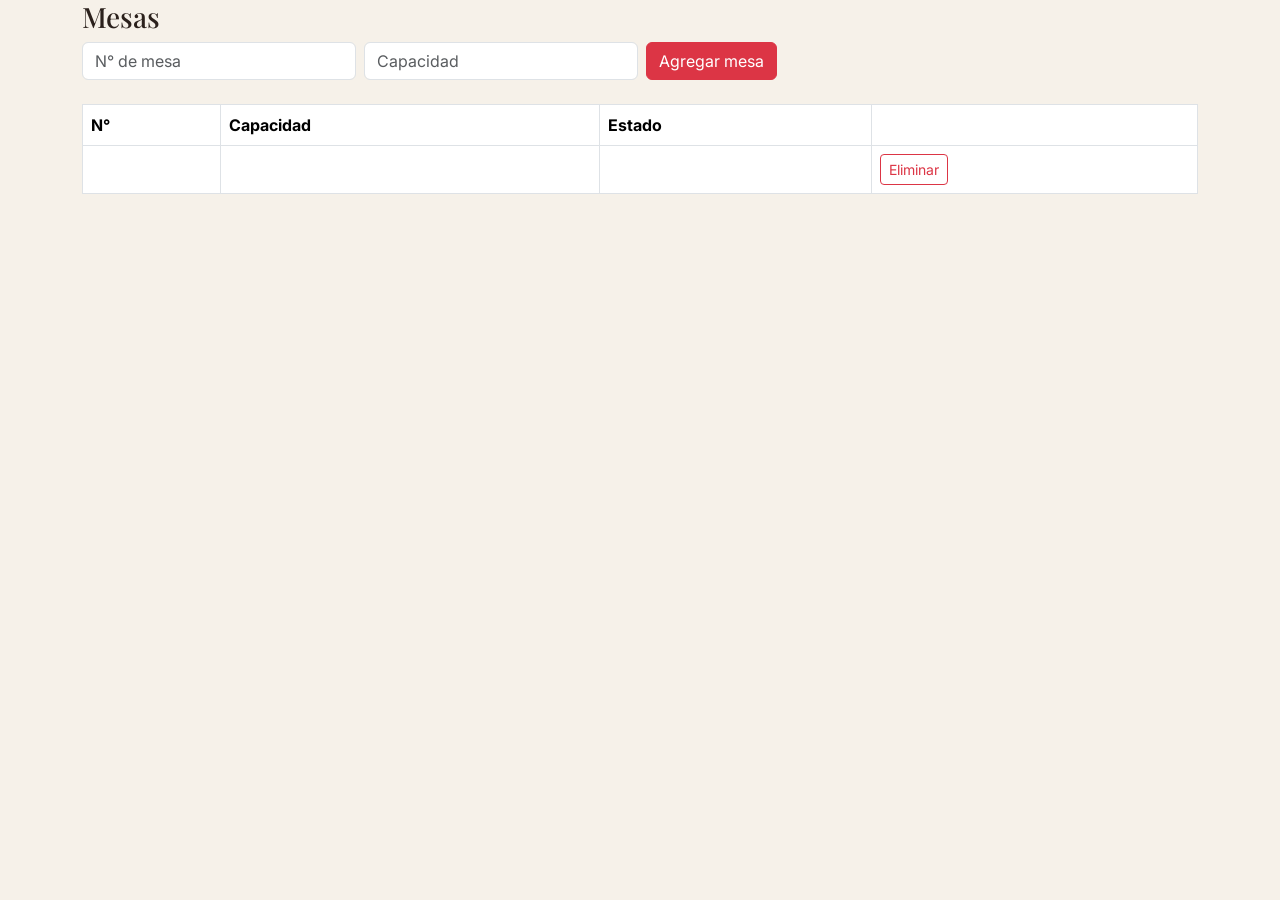
==== target/classes/templates/admin/mesas.html @ 776cfd74 "Actualizo proyecto de reservas de restaurante" ====
<!DOCTYPE html>
<html xmlns:th="http://www.thymeleaf.org">
<head>
    <meta charset="UTF-8">
    <title>Gestión de Mesas</title>
    <link href="https://cdn.jsdelivr.net/npm/bootstrap@5.3.2/dist/css/bootstrap.min.css" rel="stylesheet">
    <style>
        @import url('https://fonts.googleapis.com/css2?family=Playfair+Display:wght@600;700;800&family=Inter:wght@400;500;600;700;800&display=swap');

        :root {
            --bg: #f6f1e9;
            --dark: #241812;
            --dark-2: #2f2019;
            --accent: #c0392b;
            --accent-dark: #a5281a;
            --accent-soft: rgba(192, 57, 43, 0.12);
            --gold: #c98a4b;
            --ink: #2b211c;
            --muted: #8a7b6f;
            --line: #e7ddcf;
            --green: #3f8b52;
        }

        * { box-sizing: border-box; }

        body {
            background-color: var(--bg);
            font-family: 'Inter', 'Segoe UI', sans-serif;
            color: var(--ink);
        }

        h1, h2, h3, h4, h5, .font-serif {
            font-family: 'Playfair Display', 'Segoe UI', serif;
        }

        a { text-decoration: none; }

        /* ===== NAVBAR ===== */
        .navbar-restaurante {
            background-color: var(--dark);
            padding: 14px 28px;
            box-shadow: 0 4px 18px rgba(0,0,0,0.15);
        }

        .navbar-restaurante .navbar-brand {
            color: #fff !important;
            font-family: 'Playfair Display', serif;
            font-weight: 700;
            font-size: 1.25rem;
            display: flex;
            align-items: center;
            gap: 10px;
        }

        .navbar-restaurante .brand-badge {
            width: 34px;
            height: 34px;
            border-radius: 9px;
            background: linear-gradient(135deg, var(--accent), var(--accent-dark));
            display: flex;
            align-items: center;
            justify-content: center;
            font-size: 1rem;
            color: #fff;
        }

        .navbar-restaurante .navbar-nav {
            gap: 6px;
        }

        .navbar-restaurante .nav-link {
            color: rgba(255,255,255,0.65) !important;
            font-weight: 600;
            font-size: 0.9rem;
            padding: 8px 14px !important;
            border-radius: 999px;
            transition: all .2s;
        }

        .navbar-restaurante .nav-link:hover {
            color: #fff !important;
            background: rgba(255,255,255,0.08);
        }

        .navbar-restaurante .nav-link.fw-bold {
            color: #fff !important;
            background: rgba(255,255,255,0.12);
        }

        .nav-badge {
            display: inline-flex;
            align-items: center;
            justify-content: center;
            min-width: 16px;
            height: 16px;
            padding: 0 4px;
            border-radius: 999px;
            background: var(--gold);
            color: var(--dark);
            font-size: 0.68rem;
            font-weight: 800;
            margin-left: 4px;
            vertical-align: 2px;
        }

        .navbar-restaurante .btn-logout {
            background: transparent;
            border: 1px solid rgba(255,255,255,0.25);
            color: rgba(255,255,255,0.85);
            border-radius: 999px;
            font-size: 0.82rem;
            font-weight: 600;
            padding: 7px 16px;
            transition: all .2s;
        }

        .navbar-restaurante .btn-logout:hover {
            background: rgba(255,255,255,0.12);
            color: #fff;
        }
    </style>
</head>
<body>
<div th:replace="~{fragments/layout :: navbar('mesas')}"></div>

<div class="container">
    <h3>Mesas</h3>

    <form th:action="@{/admin/mesas}" method="post" class="row g-2 mb-4">
        <div class="col-auto">
            <input type="number" name="numero" class="form-control" placeholder="N° de mesa" required>
        </div>
        <div class="col-auto">
            <input type="number" name="capacidad" class="form-control" placeholder="Capacidad" required>
        </div>
        <div class="col-auto">
            <button type="submit" class="btn btn-danger">Agregar mesa</button>
        </div>
    </form>

    <table class="table table-bordered bg-white">
        <thead>
        <tr><th>N°</th><th>Capacidad</th><th>Estado</th><th></th></tr>
        </thead>
        <tbody>
        <tr th:each="mesa : ${mesas}">
            <td th:text="${mesa.numero}"></td>
            <td th:text="${mesa.capacidad}"></td>
            <td th:text="${mesa.estado}"></td>
            <td>
                <form th:action="@{/admin/mesas/eliminar/{id}(id=${mesa.id})}" method="post" style="display:inline">
                    <button class="btn btn-sm btn-outline-danger" onclick="return confirm('¿Eliminar mesa?');">Eliminar</button>
                </form>
            </td>
        </tr>
        </tbody>
    </table>
</div>
</body>
</html>
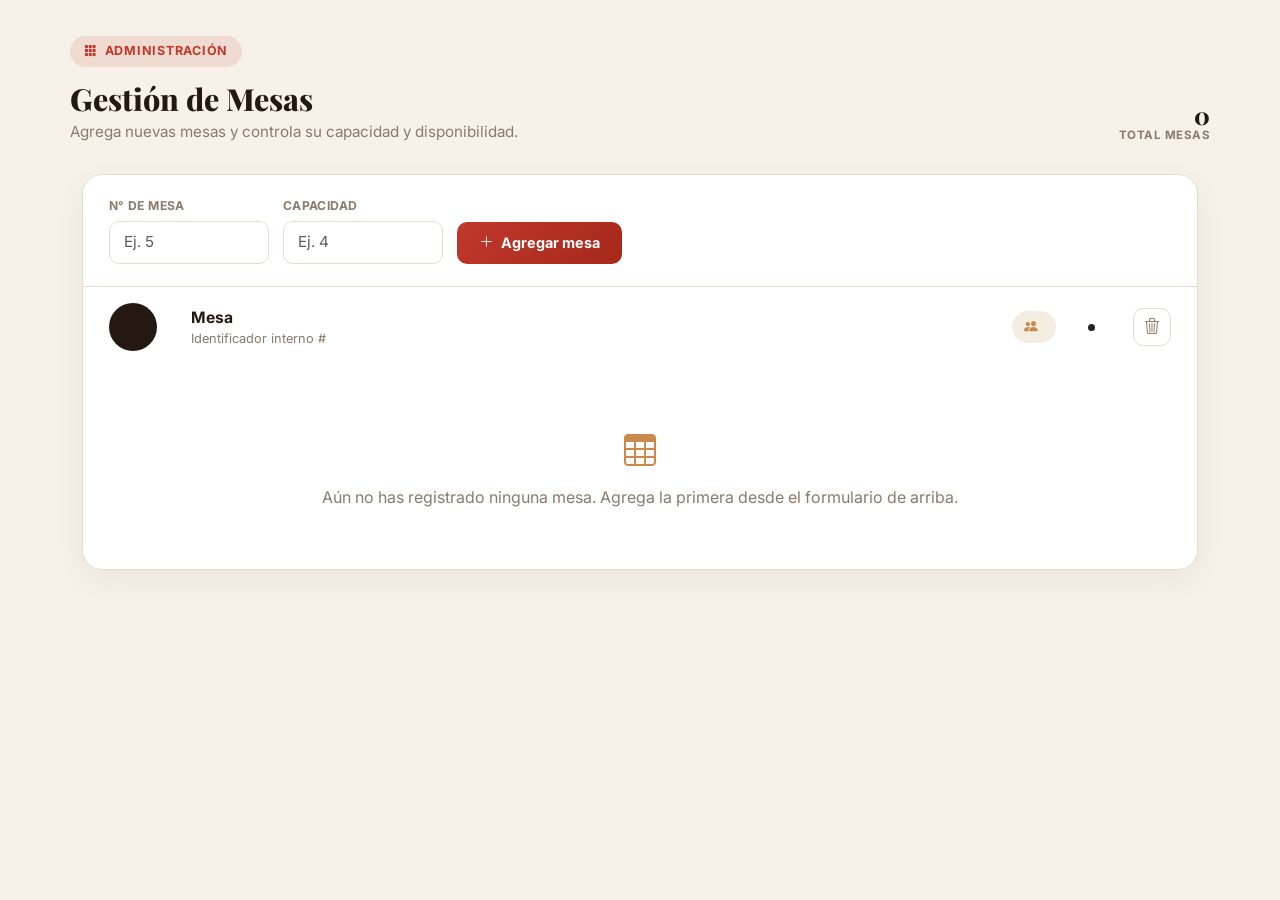
==== commit 3a5947ef: "P.V3" ====
--- a/target/classes/templates/admin/mesas.html
+++ b/target/classes/templates/admin/mesas.html
@@ -2,8 +2,10 @@
 <html xmlns:th="http://www.thymeleaf.org">
 <head>
     <meta charset="UTF-8">
+    <meta name="viewport" content="width=device-width, initial-scale=1.0">
     <title>Gestión de Mesas</title>
     <link href="https://cdn.jsdelivr.net/npm/bootstrap@5.3.2/dist/css/bootstrap.min.css" rel="stylesheet">
+    <link rel="stylesheet" href="https://cdn.jsdelivr.net/npm/bootstrap-icons@1.11.3/font/bootstrap-icons.css">
     <style>
         @import url('https://fonts.googleapis.com/css2?family=Playfair+Display:wght@600;700;800&family=Inter:wght@400;500;600;700;800&display=swap');
 
@@ -19,6 +21,7 @@
             --muted: #8a7b6f;
             --line: #e7ddcf;
             --green: #3f8b52;
+            --green-soft: rgba(63, 139, 82, 0.12);
         }
 
         * { box-sizing: border-box; }
@@ -35,7 +38,7 @@
 
         a { text-decoration: none; }
 
-        /* ===== NAVBAR ===== */
+        /* ===== NAVBAR (sin cambios respecto al resto del sitio) ===== */
         .navbar-restaurante {
             background-color: var(--dark);
             padding: 14px 28px;
@@ -64,9 +67,7 @@
             color: #fff;
         }
 
-        .navbar-restaurante .navbar-nav {
-            gap: 6px;
-        }
+        .navbar-restaurante .navbar-nav { gap: 6px; }
 
         .navbar-restaurante .nav-link {
             color: rgba(255,255,255,0.65) !important;
@@ -118,43 +119,340 @@
             background: rgba(255,255,255,0.12);
             color: #fff;
         }
+
+        /*
+          A partir de aquí, todas las clases nuevas usan el prefijo "tm-"
+          (Table Management) para no chocar con clases de otras vistas
+          (ej. .stat-card, .mesa-card, .page-hero de otras pantallas).
+        */
+
+        .tm-hero {
+            padding: 36px 0 4px;
+            display: flex;
+            align-items: flex-end;
+            justify-content: space-between;
+            flex-wrap: wrap;
+            gap: 16px;
+        }
+
+        .tm-eyebrow {
+            display: inline-flex;
+            align-items: center;
+            gap: 8px;
+            font-size: 0.78rem;
+            font-weight: 700;
+            letter-spacing: 0.06em;
+            text-transform: uppercase;
+            color: var(--accent);
+            background: var(--accent-soft);
+            padding: 6px 14px;
+            border-radius: 999px;
+            margin-bottom: 14px;
+        }
+
+        .tm-hero h1 {
+            font-size: 1.9rem;
+            font-weight: 800;
+            margin-bottom: 4px;
+            color: var(--dark);
+        }
+
+        .tm-hero p {
+            color: var(--muted);
+            font-size: 0.95rem;
+            margin: 0;
+        }
+
+        .tm-summary {
+            display: flex;
+            gap: 22px;
+        }
+
+        .tm-summary-item {
+            text-align: right;
+        }
+
+        .tm-summary-value {
+            font-family: 'Playfair Display', serif;
+            font-weight: 800;
+            font-size: 1.5rem;
+            color: var(--dark);
+            line-height: 1;
+        }
+
+        .tm-summary-label {
+            font-size: 0.72rem;
+            font-weight: 700;
+            color: var(--muted);
+            text-transform: uppercase;
+            letter-spacing: 0.04em;
+        }
+
+        /* ===== PANEL CONTENEDOR ===== */
+        .tm-panel {
+            background: #fff;
+            border: 1px solid var(--line);
+            border-radius: 20px;
+            box-shadow: 0 10px 30px rgba(43, 33, 28, 0.06);
+            margin: 26px 0 40px;
+            overflow: hidden;
+        }
+
+        .tm-panel-header {
+            padding: 22px 26px;
+            border-bottom: 1px solid var(--line);
+        }
+
+        .tm-form {
+            display: flex;
+            flex-wrap: wrap;
+            gap: 14px;
+            align-items: flex-end;
+        }
+
+        .tm-form .tm-field label {
+            display: block;
+            font-size: 0.76rem;
+            font-weight: 700;
+            color: var(--muted);
+            text-transform: uppercase;
+            letter-spacing: 0.03em;
+            margin-bottom: 6px;
+        }
+
+        .tm-form .form-control {
+            border: 1.5px solid var(--line);
+            border-radius: 10px;
+            padding: 9px 14px;
+            font-size: 0.95rem;
+            width: 160px;
+        }
+
+        .tm-form .form-control:focus {
+            border-color: var(--accent);
+            box-shadow: 0 0 0 3px var(--accent-soft);
+            outline: none;
+        }
+
+        .tm-btn-add {
+            background: linear-gradient(135deg, var(--accent), var(--accent-dark));
+            border: none;
+            color: #fff;
+            font-weight: 700;
+            font-size: 0.9rem;
+            border-radius: 10px;
+            padding: 10px 22px;
+            display: inline-flex;
+            align-items: center;
+            gap: 8px;
+            transition: transform .15s ease, filter .15s ease;
+        }
+
+        .tm-btn-add:hover {
+            filter: brightness(1.08);
+            color: #fff;
+            transform: translateY(-1px);
+        }
+
+        /* ===== LISTA DE MESAS (filas, no tarjetas) ===== */
+        .tm-row {
+            display: grid;
+            grid-template-columns: 64px 1fr auto auto auto;
+            align-items: center;
+            gap: 18px;
+            padding: 16px 26px;
+            border-bottom: 1px solid var(--line);
+            transition: background .15s ease;
+        }
+
+        .tm-row:last-child { border-bottom: none; }
+
+        .tm-row:hover { background: #fbf8f3; }
+
+        .tm-row-badge {
+            width: 48px;
+            height: 48px;
+            border-radius: 50%;
+            background: var(--dark);
+            color: #fff;
+            display: flex;
+            align-items: center;
+            justify-content: center;
+            font-family: 'Playfair Display', serif;
+            font-weight: 800;
+            font-size: 1.15rem;
+        }
+
+        .tm-row-title {
+            font-weight: 700;
+            font-size: 0.98rem;
+            color: var(--dark);
+        }
+
+        .tm-row-sub {
+            font-size: 0.8rem;
+            color: var(--muted);
+        }
+
+        .tm-capacidad-chip {
+            display: inline-flex;
+            align-items: center;
+            gap: 6px;
+            font-size: 0.85rem;
+            font-weight: 600;
+            color: var(--ink);
+            background: #f3ede2;
+            padding: 6px 12px;
+            border-radius: 999px;
+            white-space: nowrap;
+        }
+
+        .tm-capacidad-chip i { color: var(--gold); }
+
+        .tm-estado-pill {
+            display: inline-flex;
+            align-items: center;
+            gap: 6px;
+            font-size: 0.78rem;
+            font-weight: 700;
+            padding: 6px 14px;
+            border-radius: 999px;
+            white-space: nowrap;
+        }
+
+        .tm-estado-pill.tm-libre { background: var(--green-soft); color: var(--green); }
+        .tm-estado-pill.tm-ocupada { background: var(--accent-soft); color: var(--accent); }
+
+        .tm-estado-pill .tm-dot {
+            width: 7px;
+            height: 7px;
+            border-radius: 50%;
+            background: currentColor;
+        }
+
+        .tm-btn-delete {
+            border: 1.5px solid var(--line);
+            background: transparent;
+            color: var(--muted);
+            width: 38px;
+            height: 38px;
+            border-radius: 10px;
+            display: inline-flex;
+            align-items: center;
+            justify-content: center;
+            transition: all .15s ease;
+        }
+
+        .tm-btn-delete:hover {
+            border-color: var(--accent);
+            background: var(--accent-soft);
+            color: var(--accent-dark);
+        }
+
+        .tm-empty {
+            padding: 60px 20px;
+            text-align: center;
+            color: var(--muted);
+        }
+
+        .tm-empty i {
+            font-size: 2rem;
+            color: var(--gold);
+            display: block;
+            margin-bottom: 10px;
+        }
+
+        @media (max-width: 640px) {
+            .tm-row {
+                grid-template-columns: 44px 1fr;
+                grid-template-areas:
+                    "badge title"
+                    "cap   cap"
+                    "estado estado"
+                    "del   del";
+                row-gap: 10px;
+            }
+            .tm-row-badge { grid-area: badge; width: 40px; height: 40px; font-size: 1rem; }
+            .tm-row-title, .tm-row-sub { grid-area: title; }
+            .tm-capacidad-chip { grid-area: cap; justify-self: start; }
+            .tm-estado-pill { grid-area: estado; justify-self: start; }
+            .tm-btn-delete { grid-area: del; justify-self: start; }
+        }
     </style>
 </head>
 <body>
 <div th:replace="~{fragments/layout :: navbar('mesas')}"></div>
 
+<div class="container tm-hero">
+    <div>
+        <span class="tm-eyebrow"><i class="bi bi-grid-3x3-gap-fill"></i> Administración</span>
+        <h1>Gestión de Mesas</h1>
+        <p>Agrega nuevas mesas y controla su capacidad y disponibilidad.</p>
+    </div>
+
+    <div class="tm-summary">
+        <div class="tm-summary-item">
+            <div class="tm-summary-value" th:text="${#lists.size(mesas)}">0</div>
+            <div class="tm-summary-label">Total mesas</div>
+        </div>
+    </div>
+</div>
+
 <div class="container">
-    <h3>Mesas</h3>
-
-    <form th:action="@{/admin/mesas}" method="post" class="row g-2 mb-4">
-        <div class="col-auto">
-            <input type="number" name="numero" class="form-control" placeholder="N° de mesa" required>
+
+    <div class="tm-panel">
+        <div class="tm-panel-header">
+            <form th:action="@{/admin/mesas}" method="post" class="tm-form">
+                <div class="tm-field">
+                    <label>N° de mesa</label>
+                    <input type="number" name="numero" class="form-control" placeholder="Ej. 5" required>
+                </div>
+                <div class="tm-field">
+                    <label>Capacidad</label>
+                    <input type="number" name="capacidad" class="form-control" placeholder="Ej. 4" required>
+                </div>
+                <div class="tm-field">
+                    <button type="submit" class="tm-btn-add">
+                        <i class="bi bi-plus-lg"></i> Agregar mesa
+                    </button>
+                </div>
+            </form>
         </div>
-        <div class="col-auto">
-            <input type="number" name="capacidad" class="form-control" placeholder="Capacidad" required>
+
+        <div th:if="${not #lists.isEmpty(mesas)}">
+            <div class="tm-row" th:each="mesa : ${mesas}">
+                <div class="tm-row-badge" th:text="${mesa.numero}"></div>
+
+                <div>
+                    <div class="tm-row-title">Mesa <span th:text="${mesa.numero}"></span></div>
+                    <div class="tm-row-sub">Identificador interno #<span th:text="${mesa.id}"></span></div>
+                </div>
+
+                <span class="tm-capacidad-chip">
+                    <i class="bi bi-people-fill"></i>
+                    <span th:text="${mesa.capacidad} + ' personas'"></span>
+                </span>
+
+                <span class="tm-estado-pill"
+                      th:classappend="${mesa.estado == 'LIBRE'} ? 'tm-libre' : 'tm-ocupada'">
+                    <span class="tm-dot"></span>
+                    <span th:text="${mesa.estado}"></span>
+                </span>
+
+                <form th:action="@{/admin/mesas/eliminar/{id}(id=${mesa.id})}" method="post">
+                    <button type="submit" class="tm-btn-delete" onclick="return confirm('¿Eliminar mesa?');" title="Eliminar mesa">
+                        <i class="bi bi-trash3"></i>
+                    </button>
+                </form>
+            </div>
         </div>
-        <div class="col-auto">
-            <button type="submit" class="btn btn-danger">Agregar mesa</button>
+
+        <div class="tm-empty" th:if="${#lists.isEmpty(mesas)}">
+            <i class="bi bi-table"></i>
+            Aún no has registrado ninguna mesa. Agrega la primera desde el formulario de arriba.
         </div>
-    </form>
-
-    <table class="table table-bordered bg-white">
-        <thead>
-        <tr><th>N°</th><th>Capacidad</th><th>Estado</th><th></th></tr>
-        </thead>
-        <tbody>
-        <tr th:each="mesa : ${mesas}">
-            <td th:text="${mesa.numero}"></td>
-            <td th:text="${mesa.capacidad}"></td>
-            <td th:text="${mesa.estado}"></td>
-            <td>
-                <form th:action="@{/admin/mesas/eliminar/{id}(id=${mesa.id})}" method="post" style="display:inline">
-                    <button class="btn btn-sm btn-outline-danger" onclick="return confirm('¿Eliminar mesa?');">Eliminar</button>
-                </form>
-            </td>
-        </tr>
-        </tbody>
-    </table>
+    </div>
+
 </div>
 </body>
-</html>
+</html>
